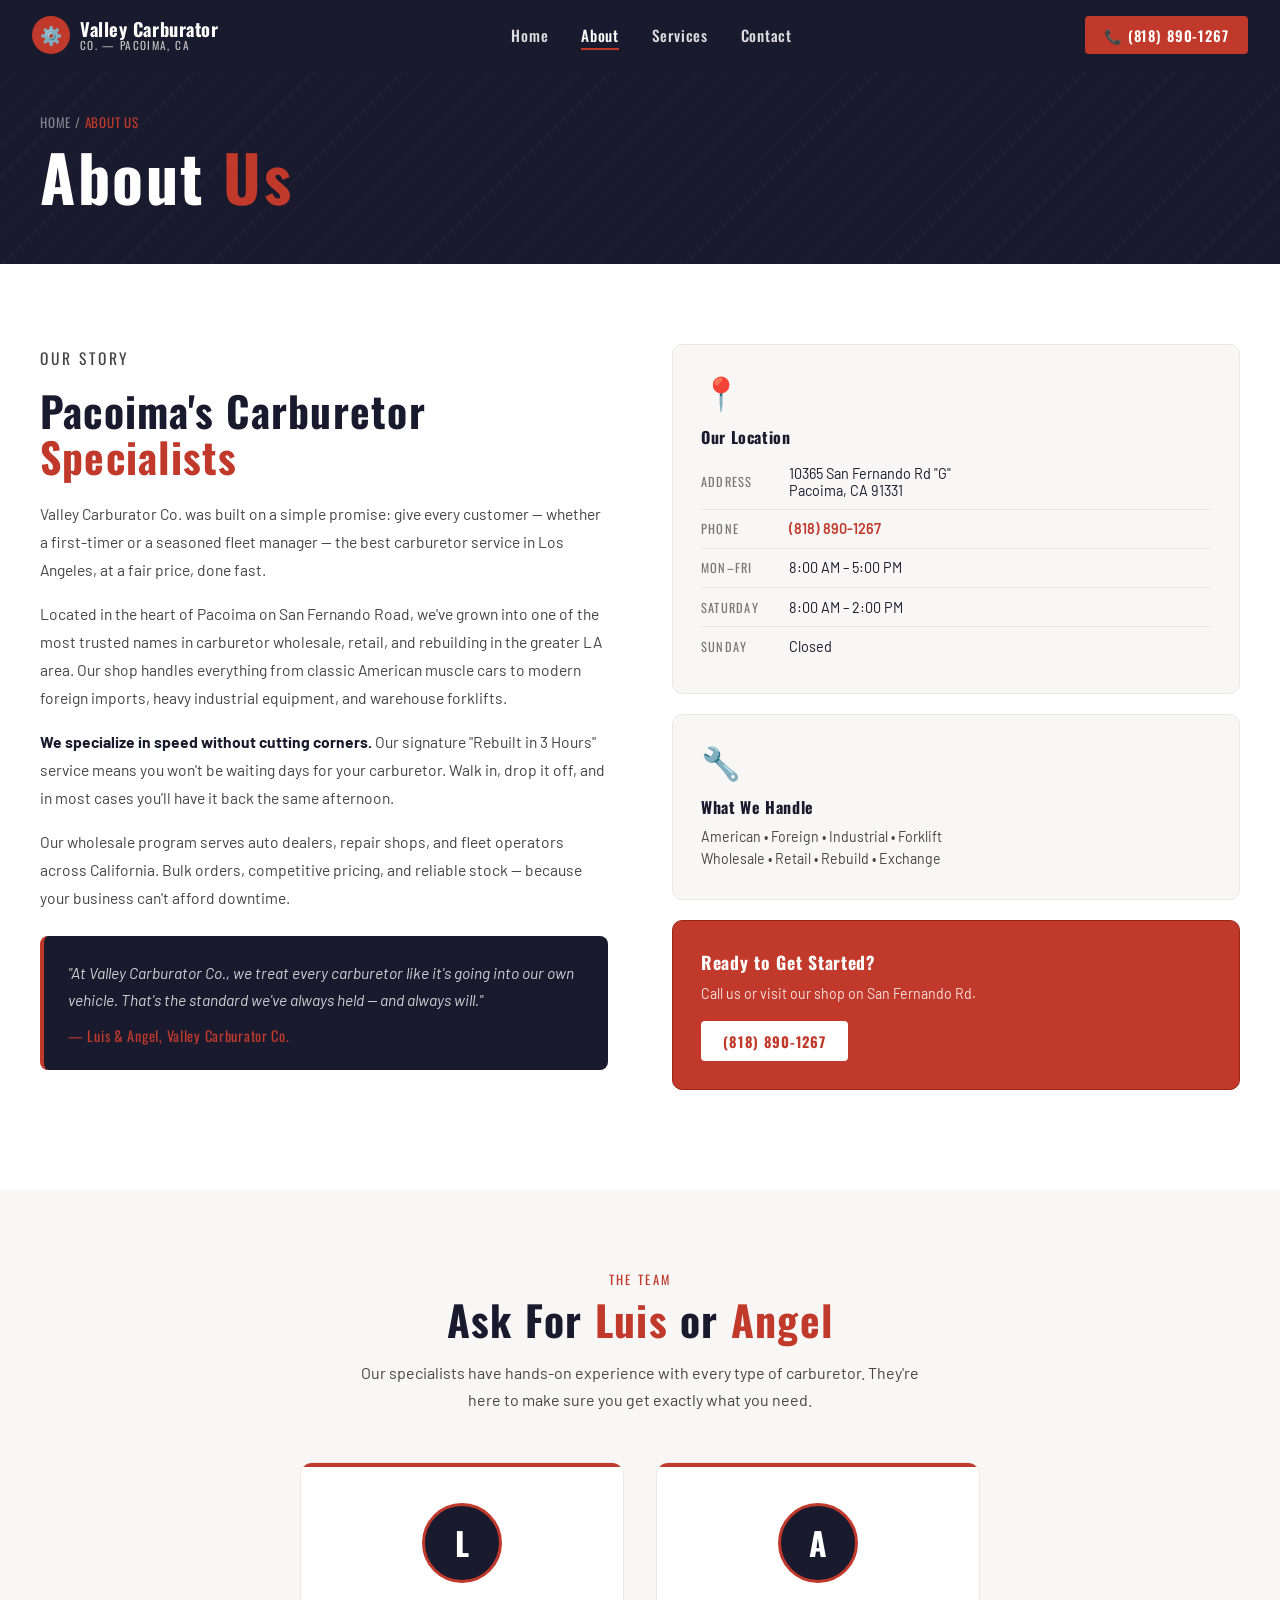
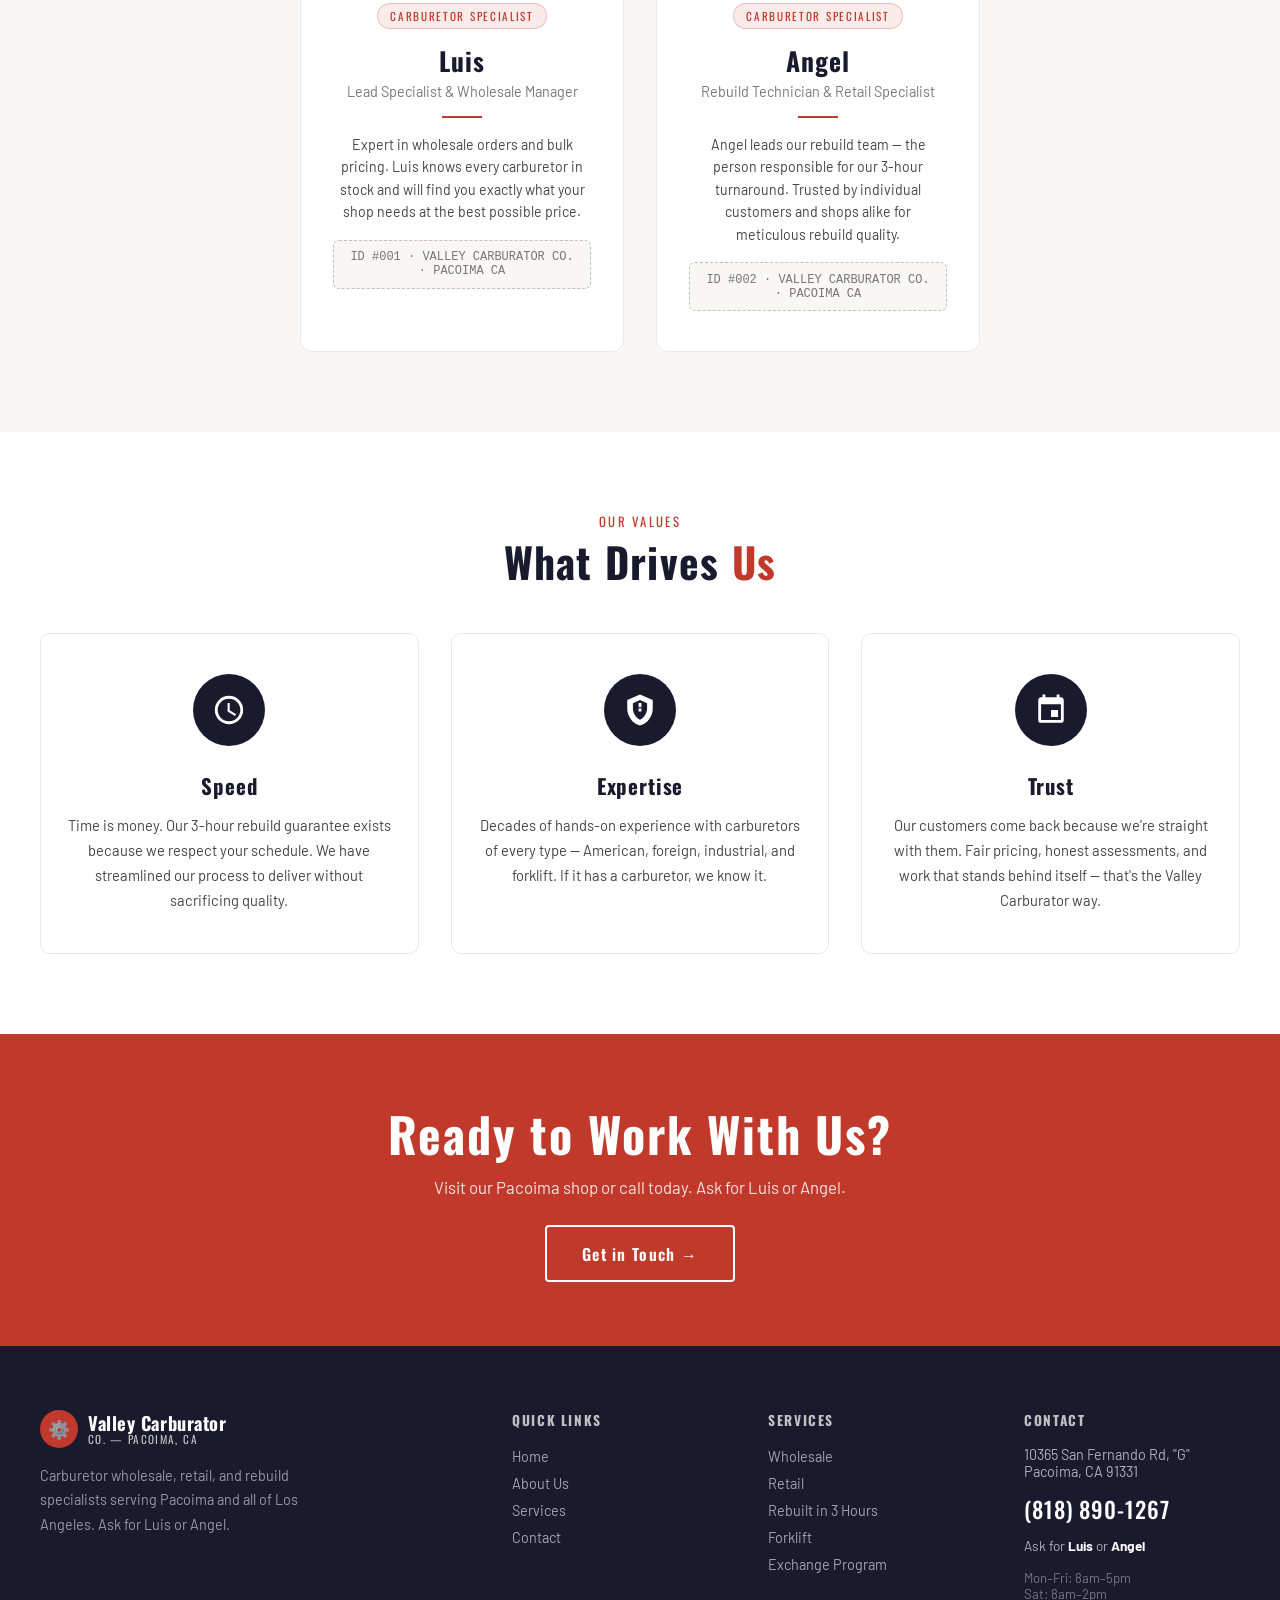
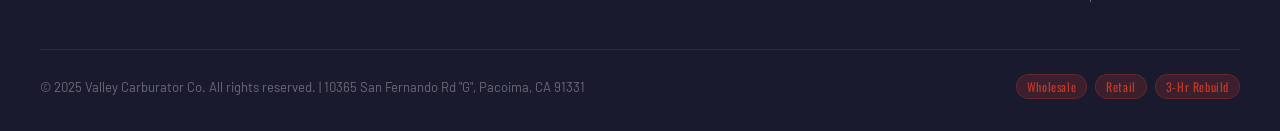
==== about.html @ 539d9cce "new website" ====
<!DOCTYPE html>
<html lang="en">
<head>
<meta charset="UTF-8">
<meta name="viewport" content="width=device-width, initial-scale=1.0">
<title>About Valley Carburator Co. | Trusted Carburetor Experts in LA</title>
<meta name="description" content="Learn about Valley Carburator Co., your trusted carburetor specialists in Pacoima, CA. Ask for Luis or Angel for expert wholesale, retail, and rebuild service.">
<meta name="keywords" content="Valley Carburator Co about, carburetor specialists Pacoima, Luis Angel carburetor, carburetor experts Los Angeles">
<meta name="robots" content="index, follow">
<link rel="canonical" href="https://valleycarburatorca.com/about.html">
<link rel="icon" href="data:image/svg+xml,<svg xmlns='http://www.w3.org/2000/svg' viewBox='0 0 100 100'><text y='.9em' font-size='90'>⚙️</text></svg>">
<link rel="preconnect" href="https://fonts.googleapis.com">
<link rel="preconnect" href="https://fonts.gstatic.com" crossorigin>
<link href="https://fonts.googleapis.com/css2?family=Oswald:wght@400;500;600;700&family=Barlow:ital,wght@0,400;0,500;0,600;1,400;1,600&display=swap" rel="stylesheet">
<link rel="stylesheet" href="style.css">
<style>
/* ===== ABOUT PAGE ===== */
.story-section{padding:5rem 2rem;background:#fff}
.story-inner{max-width:1200px;margin:0 auto;display:grid;grid-template-columns:1fr 1fr;gap:4rem;align-items:start}
.story-text .section-title{margin-bottom:1.25rem}
.story-text p{color:var(--text-mid);line-height:1.8;font-size:0.975rem;margin-bottom:1rem}
.story-text p strong{color:var(--navy)}
.story-highlight{background:var(--navy);color:#fff;padding:1.5rem;border-radius:8px;margin-top:1.5rem;border-left:4px solid var(--red)}
.story-highlight p{color:rgba(255,255,255,0.8);margin:0;font-style:italic;line-height:1.7}
.story-highlight cite{display:block;margin-top:0.75rem;font-family:var(--font-head);font-size:0.9rem;color:var(--red);font-style:normal;letter-spacing:0.05em}
.story-sidebar{position:sticky;top:100px}
.story-card{background:#f8f7f5;border:1px solid var(--silver-light);border-radius:10px;padding:1.75rem;margin-bottom:1.25rem}
.story-card-icon{font-size:2rem;margin-bottom:0.75rem}
.story-card h4{font-family:var(--font-head);font-size:1rem;color:var(--navy);letter-spacing:0.04em;margin-bottom:0.4rem}
.story-card p{font-size:0.88rem;color:var(--text-mid);line-height:1.6}
.info-row{display:flex;align-items:center;gap:8px;padding:0.6rem 0;border-bottom:1px solid var(--silver-light)}
.info-row:last-child{border-bottom:none}
.info-label{font-family:var(--font-head);font-size:0.78rem;letter-spacing:0.1em;text-transform:uppercase;color:var(--text-light);min-width:80px}
.info-value{font-size:0.9rem;color:var(--text-dark)}
.info-value a{color:var(--red);font-weight:600}

/* Team */
.team-section{padding:5rem 2rem;background:#f8f7f5}
.team-inner{max-width:1200px;margin:0 auto}
.team-header{text-align:center;margin-bottom:3rem}
.team-grid{display:grid;grid-template-columns:repeat(2,1fr);gap:2rem;max-width:680px;margin:0 auto}
.team-card{background:#fff;border-radius:12px;border:1px solid var(--silver-light);padding:2.5rem 2rem;text-align:center;transition:all var(--transition);position:relative;overflow:hidden}
.team-card::before{content:'';position:absolute;top:0;left:0;right:0;height:4px;background:var(--red)}
.team-card:hover{transform:translateY(-5px);box-shadow:var(--shadow-hover)}
.team-avatar{width:80px;height:80px;border-radius:50%;background:var(--navy);display:flex;align-items:center;justify-content:center;margin:0 auto 1.25rem;font-family:var(--font-head);font-size:2rem;color:#fff;font-weight:700;border:3px solid var(--red)}
.team-badge{display:inline-block;background:rgba(192,57,43,0.1);color:var(--red);font-family:var(--font-head);font-size:0.7rem;letter-spacing:0.15em;text-transform:uppercase;padding:4px 12px;border-radius:20px;margin-bottom:0.75rem;border:1px solid rgba(192,57,43,0.25)}
.team-name{font-family:var(--font-head);font-size:1.6rem;font-weight:700;color:var(--navy);margin-bottom:0.25rem;letter-spacing:0.04em}
.team-role{font-size:0.9rem;color:var(--text-light);margin-bottom:1rem}
.team-divider{width:40px;height:2px;background:var(--red);margin:0 auto 1rem}
.team-desc{font-size:0.88rem;color:var(--text-mid);line-height:1.6}
.id-strip{background:#f8f7f5;border-radius:6px;padding:0.6rem 1rem;margin-top:1rem;font-family:monospace;font-size:0.75rem;color:var(--text-light);border:1px dashed var(--silver)}

/* Values */
.values-section{padding:5rem 2rem;background:#fff}
.values-inner{max-width:1200px;margin:0 auto}
.values-header{text-align:center;margin-bottom:3rem}
.values-grid{display:grid;grid-template-columns:repeat(3,1fr);gap:2rem}
.value-card{text-align:center;padding:2.5rem 1.5rem;border-radius:10px;border:1px solid var(--silver-light);transition:all var(--transition)}
.value-card:hover{border-color:var(--red);transform:translateY(-4px);box-shadow:var(--shadow)}
.value-icon-wrap{width:72px;height:72px;background:var(--navy);border-radius:50%;display:flex;align-items:center;justify-content:center;margin:0 auto 1.5rem}
.value-icon-wrap svg{width:34px;height:34px;fill:#fff}
.value-card h3{font-family:var(--font-head);font-size:1.3rem;font-weight:700;color:var(--navy);margin-bottom:0.75rem;letter-spacing:0.04em}
.value-card p{font-size:0.92rem;color:var(--text-mid);line-height:1.7}

@media(max-width:900px){
  .story-inner{grid-template-columns:1fr}
  .story-sidebar{position:static}
  .values-grid{grid-template-columns:1fr 1fr}
}
@media(max-width:600px){
  .team-grid{grid-template-columns:1fr}
  .values-grid{grid-template-columns:1fr}
}
</style>
</head>
<body>

<!-- NAVBAR -->
<nav class="navbar" role="navigation" aria-label="Main navigation">
  <a href="index.html" class="nav-logo">
    <div class="nav-logo-icon">⚙️</div>
    <div class="nav-logo-text">Valley Carburator<span>Co. — Pacoima, CA</span></div>
  </a>
  <div class="nav-links">
    <a href="index.html">Home</a>
    <a href="about.html" class="active">About</a>
    <a href="services.html">Services</a>
    <a href="contact.html">Contact</a>
  </div>
  <a href="tel:+18188901267" class="nav-cta">📞 (818) 890-1267</a>
  <button class="hamburger" aria-label="Toggle menu">
    <span></span><span></span><span></span>
  </button>
</nav>
<div class="mobile-menu">
  <a href="index.html">Home</a>
  <a href="about.html">About Us</a>
  <a href="services.html">Services</a>
  <a href="contact.html">Contact</a>
  <a href="tel:+18188901267" class="mob-cta">📞 Call (818) 890-1267</a>
</div>

<main>
<!-- PAGE HERO -->
<header class="page-hero">
  <div class="page-hero-inner">
    <p class="breadcrumb"><a href="index.html">Home</a> / <span>About Us</span></p>
    <h1>About <em>Us</em></h1>
  </div>
</header>

<!-- STORY -->
<section class="story-section" aria-label="Company story">
  <div class="story-inner">
    <div class="story-text reveal">
      <p class="section-tag">Our Story</p>
      <h2 class="section-title">Pacoima's Carburetor <em>Specialists</em></h2>
      <p>Valley Carburator Co. was built on a simple promise: give every customer — whether a first-timer or a seasoned fleet manager — the best carburetor service in Los Angeles, at a fair price, done fast.</p>
      <p>Located in the heart of Pacoima on San Fernando Road, we've grown into one of the most trusted names in carburetor wholesale, retail, and rebuilding in the greater LA area. Our shop handles everything from classic American muscle cars to modern foreign imports, heavy industrial equipment, and warehouse forklifts.</p>
      <p><strong>We specialize in speed without cutting corners.</strong> Our signature "Rebuilt in 3 Hours" service means you won't be waiting days for your carburetor. Walk in, drop it off, and in most cases you'll have it back the same afternoon.</p>
      <p>Our wholesale program serves auto dealers, repair shops, and fleet operators across California. Bulk orders, competitive pricing, and reliable stock — because your business can't afford downtime.</p>
      <div class="story-highlight">
        <p>"At Valley Carburator Co., we treat every carburetor like it's going into our own vehicle. That's the standard we've always held — and always will."</p>
        <cite>— Luis &amp; Angel, Valley Carburator Co.</cite>
      </div>
    </div>
    <div class="story-sidebar reveal">
      <div class="story-card">
        <div class="story-card-icon">📍</div>
        <h4>Our Location</h4>
        <div class="info-row"><span class="info-label">Address</span><span class="info-value">10365 San Fernando Rd "G"<br>Pacoima, CA 91331</span></div>
        <div class="info-row"><span class="info-label">Phone</span><span class="info-value"><a href="tel:+18188901267">(818) 890-1267</a></span></div>
        <div class="info-row"><span class="info-label">Mon–Fri</span><span class="info-value">8:00 AM – 5:00 PM</span></div>
        <div class="info-row"><span class="info-label">Saturday</span><span class="info-value">8:00 AM – 2:00 PM</span></div>
        <div class="info-row"><span class="info-label">Sunday</span><span class="info-value">Closed</span></div>
      </div>
      <div class="story-card">
        <div class="story-card-icon">🔧</div>
        <h4>What We Handle</h4>
        <p>American • Foreign • Industrial • Forklift<br>Wholesale • Retail • Rebuild • Exchange</p>
      </div>
      <div class="story-card" style="background:var(--red);border-color:var(--red-dark)">
        <h4 style="color:#fff;font-size:1.1rem">Ready to Get Started?</h4>
        <p style="color:rgba(255,255,255,0.85);margin:0.5rem 0 1rem">Call us or visit our shop on San Fernando Rd.</p>
        <a href="tel:+18188901267" style="display:inline-block;background:#fff;color:var(--red);font-family:var(--font-head);font-size:0.9rem;font-weight:700;padding:0.6rem 1.4rem;border-radius:4px;letter-spacing:0.05em">(818) 890-1267</a>
      </div>
    </div>
  </div>
</section>

<!-- TEAM -->
<section class="team-section" aria-label="Our team">
  <div class="team-inner">
    <div class="team-header reveal">
      <p class="section-tag">The Team</p>
      <h2 class="section-title">Ask For <em>Luis</em> or <em>Angel</em></h2>
      <p class="section-sub" style="margin:0 auto;text-align:center">Our specialists have hands-on experience with every type of carburetor. They're here to make sure you get exactly what you need.</p>
    </div>
    <div class="team-grid reveal">
      <article class="team-card">
        <div class="team-avatar">L</div>
        <div class="team-badge">Carburetor Specialist</div>
        <h3 class="team-name">Luis</h3>
        <p class="team-role">Lead Specialist &amp; Wholesale Manager</p>
        <div class="team-divider"></div>
        <p class="team-desc">Expert in wholesale orders and bulk pricing. Luis knows every carburetor in stock and will find you exactly what your shop needs at the best possible price.</p>
        <div class="id-strip">ID #001 · VALLEY CARBURATOR CO. · PACOIMA CA</div>
      </article>
      <article class="team-card">
        <div class="team-avatar">A</div>
        <div class="team-badge">Carburetor Specialist</div>
        <h3 class="team-name">Angel</h3>
        <p class="team-role">Rebuild Technician &amp; Retail Specialist</p>
        <div class="team-divider"></div>
        <p class="team-desc">Angel leads our rebuild team — the person responsible for our 3-hour turnaround. Trusted by individual customers and shops alike for meticulous rebuild quality.</p>
        <div class="id-strip">ID #002 · VALLEY CARBURATOR CO. · PACOIMA CA</div>
      </article>
    </div>
  </div>
</section>

<!-- VALUES -->
<section class="values-section" aria-label="Our values">
  <div class="values-inner">
    <div class="values-header reveal">
      <p class="section-tag">Our Values</p>
      <h2 class="section-title">What Drives <em>Us</em></h2>
    </div>
    <div class="values-grid">
      <article class="value-card reveal">
        <div class="value-icon-wrap">
          <svg viewBox="0 0 24 24"><path d="M12 2a10 10 0 100 20A10 10 0 0012 2zm0 18a8 8 0 110-16 8 8 0 010 16zm.5-13H11v6l5.25 3.15.75-1.23-4.5-2.67V7z"/></svg>
        </div>
        <h3>Speed</h3>
        <p>Time is money. Our 3-hour rebuild guarantee exists because we respect your schedule. We have streamlined our process to deliver without sacrificing quality.</p>
      </article>
      <article class="value-card reveal">
        <div class="value-icon-wrap">
          <svg viewBox="0 0 24 24"><path d="M12 1L3 5v6c0 5.55 3.84 10.74 9 12 5.16-1.26 9-6.45 9-12V5L12 1zm0 4l5 2.18V11c0 3.5-2.33 6.79-5 7.93-2.67-1.14-5-4.43-5-7.93V7.18L12 5zm-1 6v2h2v-2h-2zm0-4v3h2V7h-2z"/></svg>
        </div>
        <h3>Expertise</h3>
        <p>Decades of hands-on experience with carburetors of every type — American, foreign, industrial, and forklift. If it has a carburetor, we know it.</p>
      </article>
      <article class="value-card reveal">
        <div class="value-icon-wrap">
          <svg viewBox="0 0 24 24"><path d="M17 12h-5v5h5v-5zM16 1v2H8V1H6v2H5c-1.11 0-1.99.9-1.99 2L3 19a2 2 0 002 2h14a2 2 0 002-2V5c0-1.1-.89-2-2-2h-1V1h-2zm3 18H5V8h14v11z"/></svg>
        </div>
        <h3>Trust</h3>
        <p>Our customers come back because we're straight with them. Fair pricing, honest assessments, and work that stands behind itself — that's the Valley Carburator way.</p>
      </article>
    </div>
  </div>
</section>

<!-- CTA BANNER -->
<section class="cta-banner reveal" aria-label="Call to action">
  <h2>Ready to Work With Us?</h2>
  <p>Visit our Pacoima shop or call today. Ask for Luis or Angel.</p>
  <a href="contact.html" class="btn-outline-white">Get in Touch →</a>
</section>
</main>

<!-- FOOTER -->
<footer class="footer" role="contentinfo">
  <div class="footer-inner">
    <div class="footer-brand">
      <div class="nav-logo" style="margin-bottom:1rem">
        <div class="nav-logo-icon">⚙️</div>
        <div class="nav-logo-text">Valley Carburator<span>Co. — Pacoima, CA</span></div>
      </div>
      <p>Carburetor wholesale, retail, and rebuild specialists serving Pacoima and all of Los Angeles. Ask for Luis or Angel.</p>
    </div>
    <div>
      <h4>Quick Links</h4>
      <ul>
        <li><a href="index.html">Home</a></li>
        <li><a href="about.html">About Us</a></li>
        <li><a href="services.html">Services</a></li>
        <li><a href="contact.html">Contact</a></li>
      </ul>
    </div>
    <div>
      <h4>Services</h4>
      <ul>
        <li><a href="services.html">Wholesale</a></li>
        <li><a href="services.html">Retail</a></li>
        <li><a href="services.html">Rebuilt in 3 Hours</a></li>
        <li><a href="services.html">Forklift</a></li>
        <li><a href="services.html">Exchange Program</a></li>
      </ul>
    </div>
    <div class="footer-contact">
      <h4>Contact</h4>
      <p>10365 San Fernando Rd, "G"<br>Pacoima, CA 91331</p>
      <p style="margin-top:0.75rem"><a href="tel:+18188901267" class="footer-phone">(818) 890-1267</a></p>
      <p style="margin-top:0.75rem;font-size:0.85rem">Ask for <strong style="color:#fff">Luis</strong> or <strong style="color:#fff">Angel</strong></p>
      <p style="margin-top:1rem;font-size:0.82rem;color:rgba(255,255,255,0.4)">Mon–Fri: 8am–5pm<br>Sat: 8am–2pm</p>
    </div>
  </div>
  <div class="footer-bottom">
    <p>© 2025 Valley Carburator Co. All rights reserved. | 10365 San Fernando Rd "G", Pacoima, CA 91331</p>
    <div class="footer-badges">
      <span class="footer-badge">Wholesale</span>
      <span class="footer-badge">Retail</span>
      <span class="footer-badge">3-Hr Rebuild</span>
    </div>
  </div>
</footer>

<button class="back-top" aria-label="Back to top">↑</button>
<script src="script.js"></script>
</body>
</html>
---- style.css ----
/* ===== VALLEY CARBURATOR CO. — GLOBAL STYLES ===== */
@import url('https://fonts.googleapis.com/css2?family=Oswald:wght@400;500;600;700&family=Barlow:ital,wght@0,400;0,500;0,600;1,400;1,600&display=swap');

:root {
  --red: #C0392B;
  --red-dark: #96281B;
  --red-glow: rgba(192,57,43,0.35);
  --navy: #1A1A2E;
  --navy-mid: #16213E;
  --navy-light: #0F3460;
  --silver: #C0C0C0;
  --silver-light: #E8E8E8;
  --white: #FFFFFF;
  --text-dark: #1A1A2E;
  --text-mid: #444;
  --text-light: #777;
  --border: rgba(192,192,192,0.25);
  --font-head: 'Oswald', sans-serif;
  --font-body: 'Barlow', sans-serif;
  --transition: 0.3s ease;
  --shadow: 0 4px 24px rgba(0,0,0,0.12);
  --shadow-hover: 0 12px 40px rgba(0,0,0,0.2);
}

*,*::before,*::after{box-sizing:border-box;margin:0;padding:0}
html{scroll-behavior:smooth;font-size:16px}
body{font-family:var(--font-body);color:var(--text-dark);background:#fff;opacity:0;animation:pageIn 0.45s ease forwards}
img{max-width:100%;display:block}
a{text-decoration:none;color:inherit}
ul{list-style:none}

@keyframes pageIn{from{opacity:0;transform:translateY(6px)}to{opacity:1;transform:translateY(0)}}
@keyframes pulseGlow{0%,100%{box-shadow:0 0 0 0 var(--red-glow)}50%{box-shadow:0 0 22px 8px var(--red-glow)}}
@keyframes marquee{from{transform:translateX(0)}to{transform:translateX(-50%)}}
@keyframes gearSpin{from{transform:rotate(0deg)}to{transform:rotate(360deg)}}
@keyframes gearSpinRev{from{transform:rotate(0deg)}to{transform:rotate(-360deg)}}
@keyframes slideUp{from{opacity:0;transform:translateY(50px)}to{opacity:1;transform:translateY(0)}}
@keyframes drawLine{from{width:0}to{width:100%}}
@keyframes fadeInUp{from{opacity:0;transform:translateY(40px)}to{opacity:1;transform:translateY(0)}}
@keyframes badgeSlide{from{opacity:0;transform:translateY(30px)}to{opacity:1;transform:translateY(0)}}
@keyframes spinWrench{0%{transform:rotate(-20deg)}50%{transform:rotate(20deg)}100%{transform:rotate(-20deg)}}

/* ===== SCROLL REVEAL ===== */
.reveal{opacity:0;transform:translateY(40px);transition:opacity 0.6s ease,transform 0.6s ease}
.reveal.visible{opacity:1;transform:translateY(0)}

/* ===== NAVBAR ===== */
.navbar{position:fixed;top:0;left:0;right:0;z-index:1000;background:var(--navy);padding:0 2rem;height:72px;display:flex;align-items:center;justify-content:space-between;transition:all var(--transition);border-bottom:2px solid transparent}
.navbar.scrolled{height:58px;background:rgba(26,26,46,0.97);backdrop-filter:blur(10px);border-bottom-color:var(--red);box-shadow:0 2px 20px rgba(0,0,0,0.4)}
.nav-logo{display:flex;align-items:center;gap:10px}
.nav-logo-icon{width:38px;height:38px;background:var(--red);border-radius:50%;display:flex;align-items:center;justify-content:center;font-size:18px;flex-shrink:0}
.nav-logo-text{font-family:var(--font-head);font-size:1.15rem;font-weight:700;color:var(--white);line-height:1.1;letter-spacing:0.03em}
.nav-logo-text span{color:var(--silver);font-size:0.7rem;font-weight:400;display:block;letter-spacing:0.12em;text-transform:uppercase}
.nav-links{display:flex;align-items:center;gap:0.25rem}
.nav-links a{font-family:var(--font-head);font-size:0.95rem;font-weight:500;color:rgba(255,255,255,0.85);padding:0.5rem 0.9rem;letter-spacing:0.05em;position:relative;transition:color var(--transition)}
.nav-links a::after{content:'';position:absolute;bottom:4px;left:0.9rem;right:0.9rem;height:2px;background:var(--red);transform:scaleX(0);transform-origin:left;transition:transform var(--transition)}
.nav-links a:hover{color:#fff}
.nav-links a:hover::after,.nav-links a.active::after{transform:scaleX(1)}
.nav-links a.active{color:#fff}
.nav-cta{background:var(--red);color:#fff;font-family:var(--font-head);font-size:0.9rem;font-weight:600;padding:0.55rem 1.2rem;border-radius:4px;letter-spacing:0.06em;transition:all var(--transition);white-space:nowrap}
.nav-cta:hover{background:var(--red-dark);transform:translateY(-1px)}
.hamburger{display:none;flex-direction:column;gap:5px;cursor:pointer;padding:8px;background:none;border:none}
.hamburger span{display:block;width:24px;height:2px;background:#fff;transition:all var(--transition)}
.hamburger.open span:nth-child(1){transform:rotate(45deg) translate(5px,5px)}
.hamburger.open span:nth-child(2){opacity:0}
.hamburger.open span:nth-child(3){transform:rotate(-45deg) translate(5px,-5px)}
.mobile-menu{display:none;position:fixed;top:72px;left:0;right:0;background:var(--navy-mid);z-index:999;max-height:0;overflow:hidden;transition:max-height 0.35s ease}
.mobile-menu.open{max-height:400px}
.mobile-menu a{display:block;font-family:var(--font-head);font-size:1.1rem;color:rgba(255,255,255,0.9);padding:1rem 2rem;border-bottom:1px solid rgba(255,255,255,0.06);letter-spacing:0.05em}
.mobile-menu a:hover{color:#fff;background:rgba(192,57,43,0.15)}
.mobile-menu .mob-cta{color:var(--red);font-weight:700}

/* ===== FOOTER ===== */
.footer{background:var(--navy);color:rgba(255,255,255,0.75);padding:4rem 2rem 2rem}
.footer-inner{max-width:1200px;margin:0 auto;display:grid;grid-template-columns:2fr 1fr 1fr 1fr;gap:2.5rem}
.footer-brand .nav-logo{margin-bottom:1rem}
.footer-brand p{font-size:0.9rem;line-height:1.7;color:rgba(255,255,255,0.55);max-width:280px}
.footer h4{font-family:var(--font-head);font-size:0.85rem;letter-spacing:0.12em;text-transform:uppercase;color:var(--silver);margin-bottom:1rem}
.footer ul li{margin-bottom:0.5rem}
.footer ul a{font-size:0.9rem;color:rgba(255,255,255,0.6);transition:color var(--transition)}
.footer ul a:hover{color:var(--red)}
.footer-contact p{font-size:0.9rem;margin-bottom:0.45rem;color:rgba(255,255,255,0.65)}
.footer-contact a{color:var(--silver);font-weight:500}
.footer-contact a:hover{color:var(--red)}
.footer-phone{font-family:var(--font-head);font-size:1.4rem;color:#fff !important;letter-spacing:0.04em}
.footer-bottom{max-width:1200px;margin:2.5rem auto 0;padding-top:1.5rem;border-top:1px solid rgba(255,255,255,0.08);display:flex;justify-content:space-between;align-items:center;flex-wrap:wrap;gap:1rem}
.footer-bottom p{font-size:0.82rem;color:rgba(255,255,255,0.35)}
.footer-badges{display:flex;gap:8px}
.footer-badge{font-size:0.75rem;padding:3px 10px;border-radius:20px;background:rgba(192,57,43,0.2);color:var(--red);border:1px solid rgba(192,57,43,0.3);font-family:var(--font-head);letter-spacing:0.05em}

/* ===== BACK TO TOP ===== */
.back-top{position:fixed;bottom:2rem;right:2rem;width:44px;height:44px;background:var(--red);color:#fff;border:none;border-radius:50%;cursor:pointer;font-size:1.1rem;display:flex;align-items:center;justify-content:center;opacity:0;transform:translateY(20px);transition:all var(--transition);z-index:900;box-shadow:0 4px 16px rgba(192,57,43,0.4)}
.back-top.visible{opacity:1;transform:translateY(0)}
.back-top:hover{background:var(--red-dark);transform:translateY(-3px)}

/* ===== PAGE HERO (inner pages) ===== */
.page-hero{background:var(--navy);padding:7rem 2rem 3.5rem;position:relative;overflow:hidden}
.page-hero::before{content:'';position:absolute;inset:0;background:repeating-linear-gradient(135deg,transparent,transparent 20px,rgba(192,192,192,0.03) 20px,rgba(192,192,192,0.03) 21px)}
.page-hero-inner{max-width:1200px;margin:0 auto;position:relative;z-index:1}
.breadcrumb{font-size:0.82rem;color:rgba(255,255,255,0.45);margin-bottom:0.75rem;letter-spacing:0.06em;text-transform:uppercase;font-family:var(--font-head)}
.breadcrumb a{color:rgba(255,255,255,0.45);transition:color var(--transition)}
.breadcrumb a:hover{color:var(--red)}
.breadcrumb span{color:var(--red)}
.page-hero h1{font-family:var(--font-head);font-size:clamp(2.5rem,6vw,4rem);font-weight:700;color:#fff;letter-spacing:0.04em;line-height:1}
.page-hero h1 em{color:var(--red);font-style:normal}

/* ===== CTA BANNER ===== */
.cta-banner{background:var(--red);padding:4rem 2rem;text-align:center}
.cta-banner h2{font-family:var(--font-head);font-size:clamp(2rem,5vw,3rem);color:#fff;letter-spacing:0.04em;margin-bottom:0.5rem}
.cta-banner p{color:rgba(255,255,255,0.85);font-size:1.05rem;margin-bottom:1.75rem}
.btn-outline-white{display:inline-block;border:2px solid #fff;color:#fff;font-family:var(--font-head);font-size:1rem;font-weight:600;padding:0.9rem 2.2rem;letter-spacing:0.08em;border-radius:4px;transition:all var(--transition)}
.btn-outline-white:hover{background:#fff;color:var(--red)}

/* ===== GEAR DECORATIONS ===== */
.gear-deco{position:absolute;opacity:0.04;pointer-events:none}
.gear-deco svg{fill:var(--silver)}

/* ===== SECTION UTILITY ===== */
.section-tag{font-family:var(--font-head);font-size:0.8rem;letter-spacing:0.18em;text-transform:uppercase;color:var(--red);margin-bottom:0.5rem}
.section-title{font-family:var(--font-head);font-size:clamp(1.8rem,4vw,2.6rem);font-weight:700;color:var(--navy);letter-spacing:0.03em;line-height:1.1;margin-bottom:1rem}
.section-title em{color:var(--red);font-style:normal}
.section-sub{color:var(--text-mid);font-size:1rem;line-height:1.7;max-width:560px}
.container{max-width:1200px;margin:0 auto;padding:0 2rem}

/* ===== RESPONSIVE NAVBAR ===== */
@media(max-width:900px){
  .nav-links,.nav-cta{display:none}
  .hamburger{display:flex}
  .mobile-menu{display:block}
}
@media(max-width:600px){
  .footer-inner{grid-template-columns:1fr 1fr}
  .footer-brand{grid-column:1/-1}
}
@media(max-width:400px){
  .footer-inner{grid-template-columns:1fr}
}
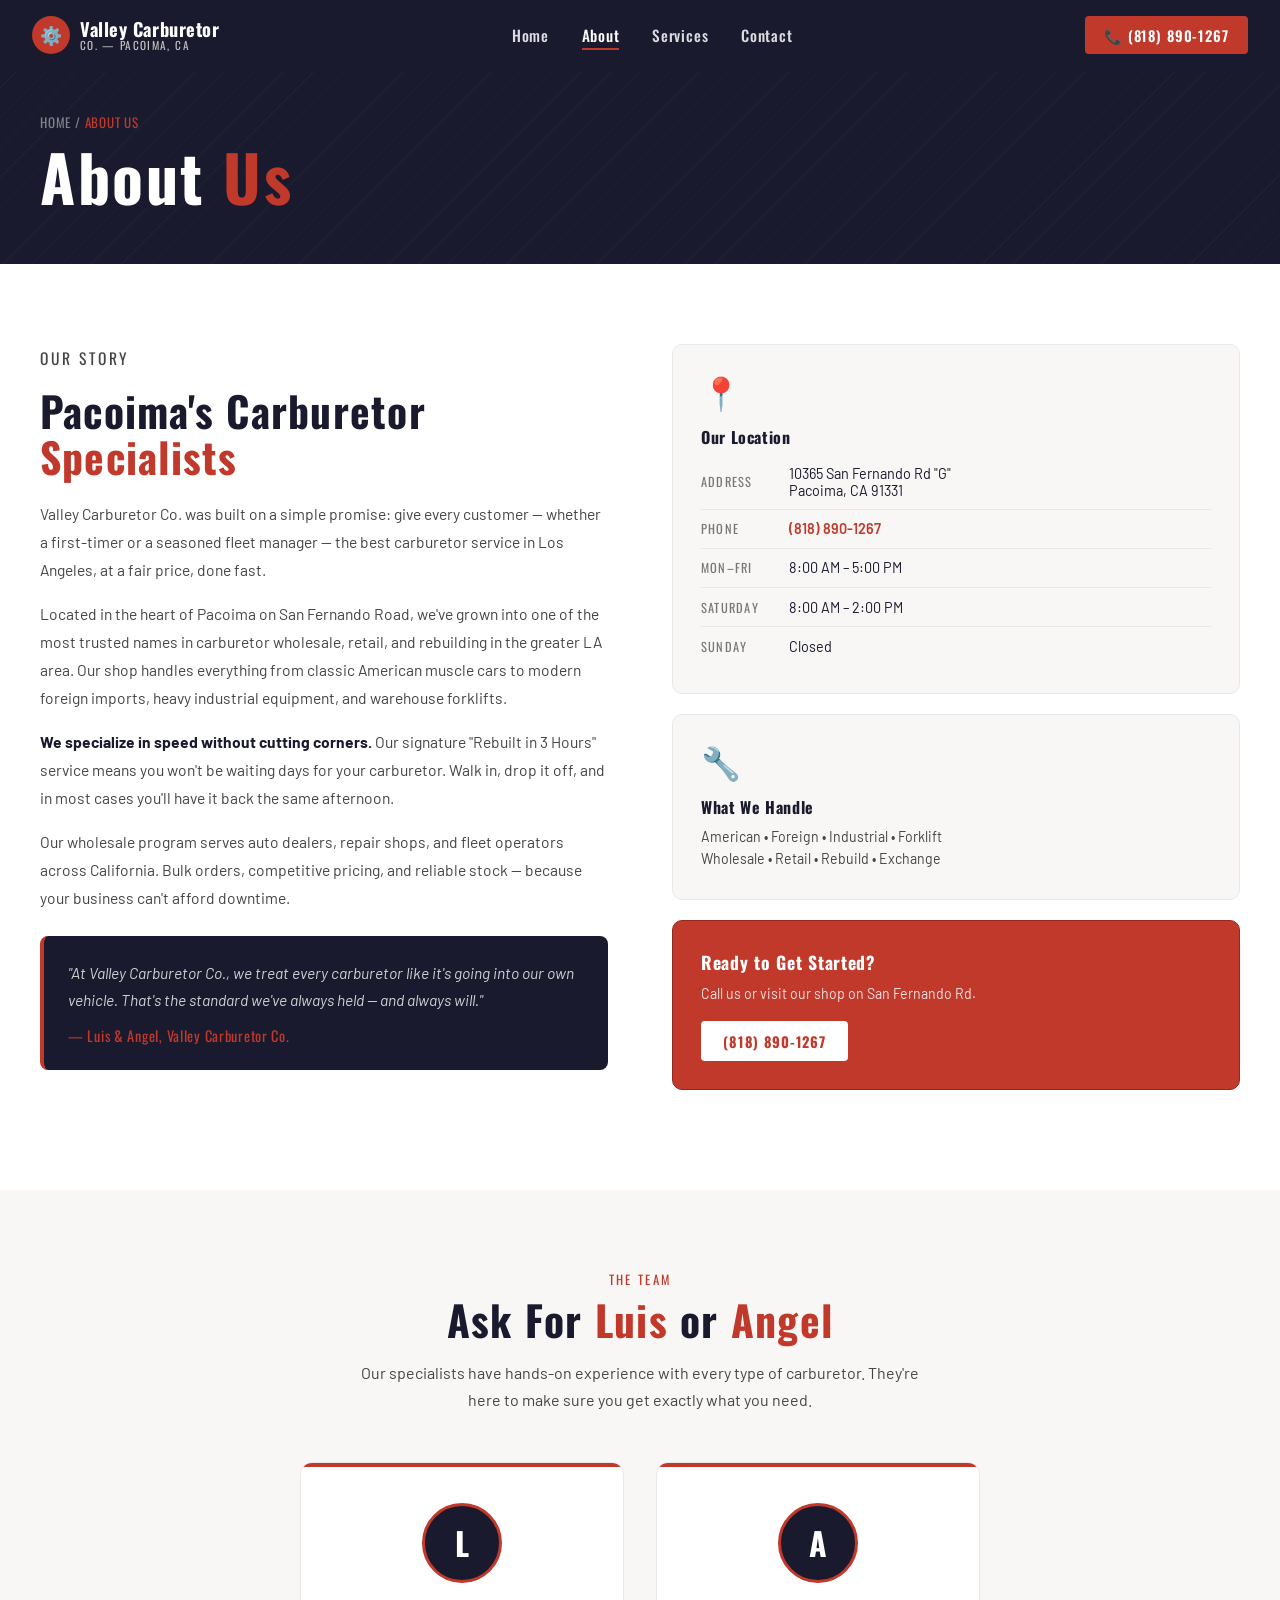
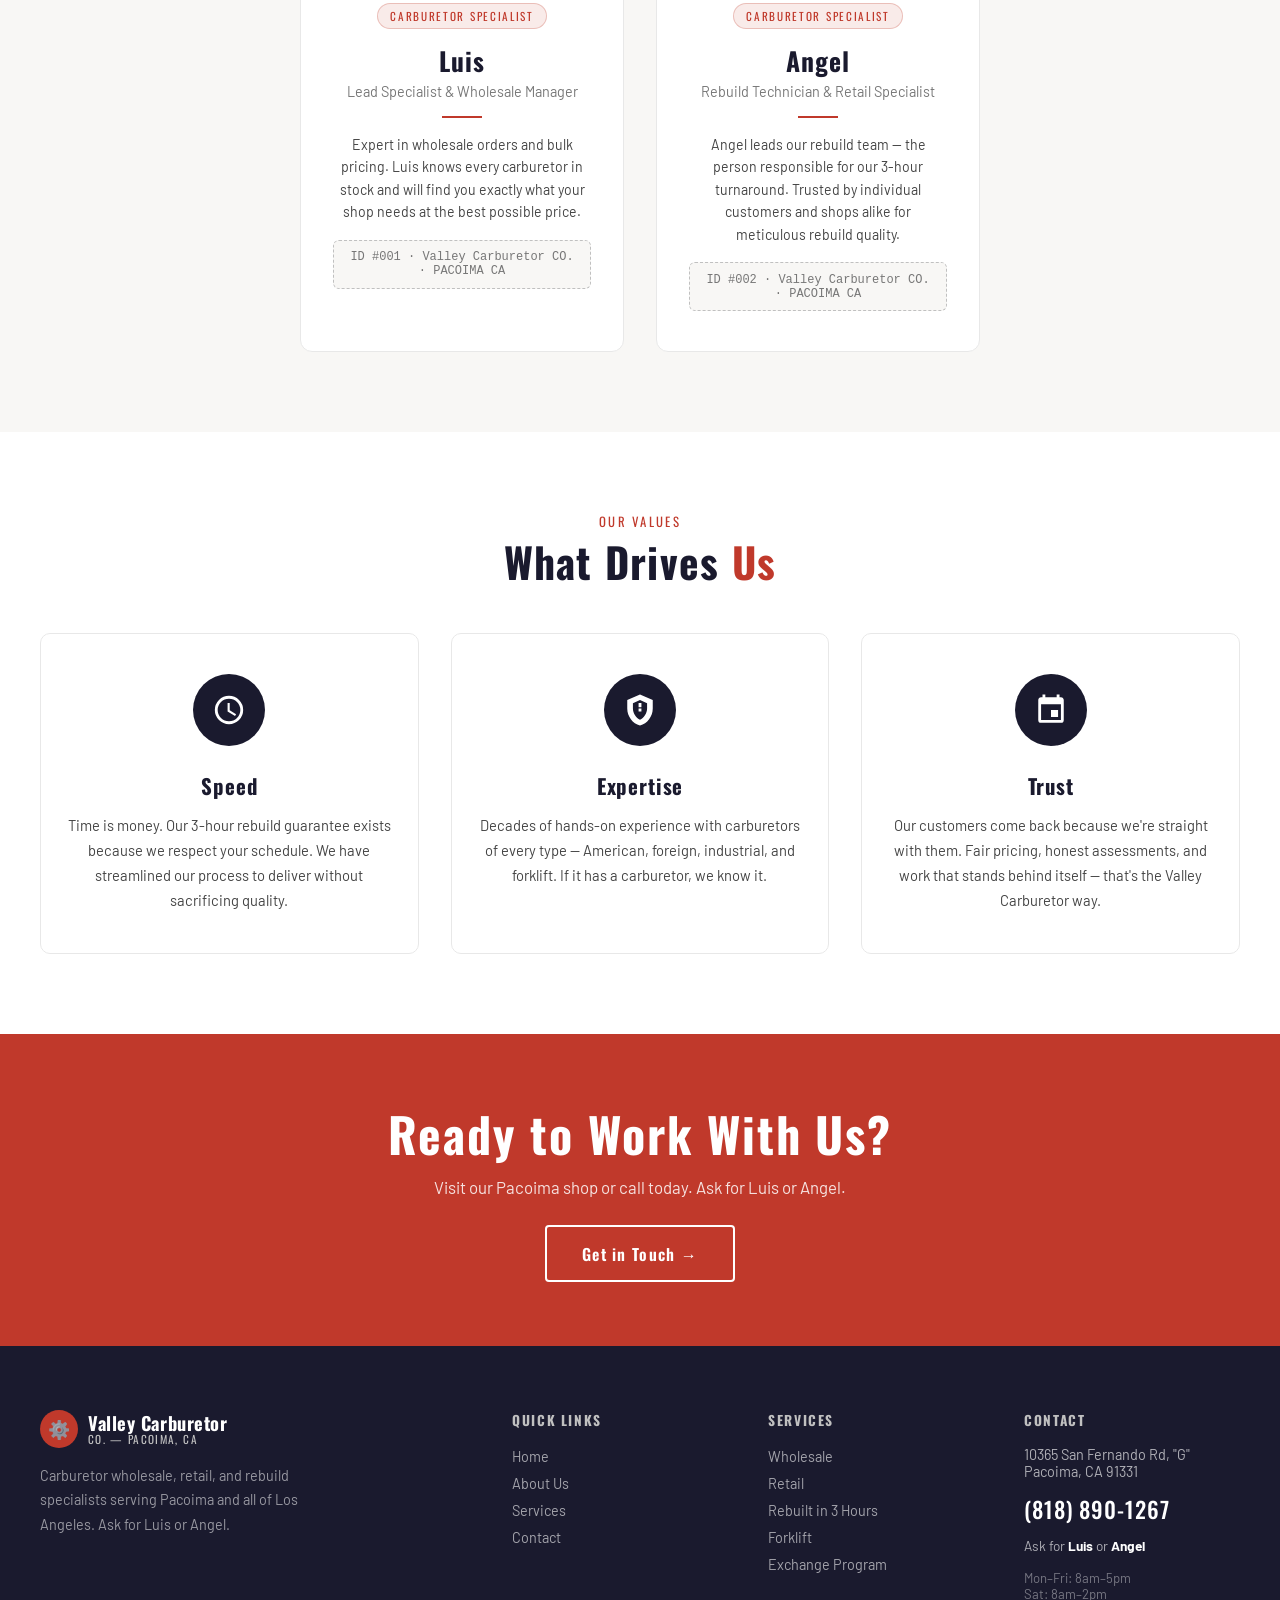
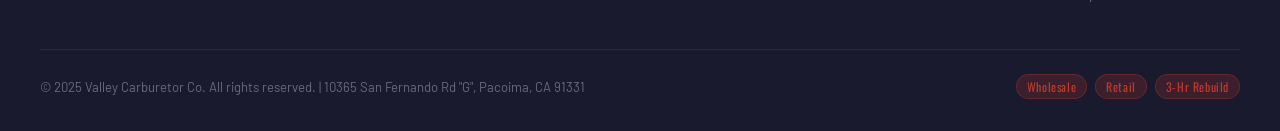
==== commit d3a3995d: "change text" ====
--- a/about.html
+++ b/about.html
@@ -3,16 +3,16 @@
 <head>
 <meta charset="UTF-8">
 <meta name="viewport" content="width=device-width, initial-scale=1.0">
-<title>About Valley Carburator Co. | Trusted Carburetor Experts in LA</title>
-<meta name="description" content="Learn about Valley Carburator Co., your trusted carburetor specialists in Pacoima, CA. Ask for Luis or Angel for expert wholesale, retail, and rebuild service.">
-<meta name="keywords" content="Valley Carburator Co about, carburetor specialists Pacoima, Luis Angel carburetor, carburetor experts Los Angeles">
+<title>About Valley Carburetor Co. | Trusted Carburetor Experts in LA</title>
+<meta name="description" content="Learn about Valley Carburetor Co., your trusted carburetor specialists in Pacoima, CA. Ask for Luis or Angel for expert wholesale, retail, and rebuild service.">
+<meta name="keywords" content="Valley Carburetor Co about, carburetor specialists Pacoima, Luis Angel carburetor, carburetor experts Los Angeles">
 <meta name="robots" content="index, follow">
-<link rel="canonical" href="https://valleycarburatorca.com/about.html">
+<link rel="canonical" href="https://valleycarburetorca.com/about.html">
 <link rel="icon" href="data:image/svg+xml,<svg xmlns='http://www.w3.org/2000/svg' viewBox='0 0 100 100'><text y='.9em' font-size='90'>⚙️</text></svg>">
 <link rel="preconnect" href="https://fonts.googleapis.com">
 <link rel="preconnect" href="https://fonts.gstatic.com" crossorigin>
 <link href="https://fonts.googleapis.com/css2?family=Oswald:wght@400;500;600;700&family=Barlow:ital,wght@0,400;0,500;0,600;1,400;1,600&display=swap" rel="stylesheet">
-<link rel="stylesheet" href="style.css">
+<link rel="stylesheet" href="assets/css/style.css">
 <style>
 /* ===== ABOUT PAGE ===== */
 .story-section{padding:5rem 2rem;background:#fff}
@@ -79,7 +79,7 @@
 <nav class="navbar" role="navigation" aria-label="Main navigation">
   <a href="index.html" class="nav-logo">
     <div class="nav-logo-icon">⚙️</div>
-    <div class="nav-logo-text">Valley Carburator<span>Co. — Pacoima, CA</span></div>
+    <div class="nav-logo-text">Valley Carburetor<span>Co. — Pacoima, CA</span></div>
   </a>
   <div class="nav-links">
     <a href="index.html">Home</a>
@@ -115,13 +115,13 @@
     <div class="story-text reveal">
       <p class="section-tag">Our Story</p>
       <h2 class="section-title">Pacoima's Carburetor <em>Specialists</em></h2>
-      <p>Valley Carburator Co. was built on a simple promise: give every customer — whether a first-timer or a seasoned fleet manager — the best carburetor service in Los Angeles, at a fair price, done fast.</p>
+      <p>Valley Carburetor Co. was built on a simple promise: give every customer — whether a first-timer or a seasoned fleet manager — the best carburetor service in Los Angeles, at a fair price, done fast.</p>
       <p>Located in the heart of Pacoima on San Fernando Road, we've grown into one of the most trusted names in carburetor wholesale, retail, and rebuilding in the greater LA area. Our shop handles everything from classic American muscle cars to modern foreign imports, heavy industrial equipment, and warehouse forklifts.</p>
       <p><strong>We specialize in speed without cutting corners.</strong> Our signature "Rebuilt in 3 Hours" service means you won't be waiting days for your carburetor. Walk in, drop it off, and in most cases you'll have it back the same afternoon.</p>
       <p>Our wholesale program serves auto dealers, repair shops, and fleet operators across California. Bulk orders, competitive pricing, and reliable stock — because your business can't afford downtime.</p>
       <div class="story-highlight">
-        <p>"At Valley Carburator Co., we treat every carburetor like it's going into our own vehicle. That's the standard we've always held — and always will."</p>
-        <cite>— Luis &amp; Angel, Valley Carburator Co.</cite>
+        <p>"At Valley Carburetor Co., we treat every carburetor like it's going into our own vehicle. That's the standard we've always held — and always will."</p>
+        <cite>— Luis &amp; Angel, Valley Carburetor Co.</cite>
       </div>
     </div>
     <div class="story-sidebar reveal">
@@ -164,7 +164,7 @@
         <p class="team-role">Lead Specialist &amp; Wholesale Manager</p>
         <div class="team-divider"></div>
         <p class="team-desc">Expert in wholesale orders and bulk pricing. Luis knows every carburetor in stock and will find you exactly what your shop needs at the best possible price.</p>
-        <div class="id-strip">ID #001 · VALLEY CARBURATOR CO. · PACOIMA CA</div>
+        <div class="id-strip">ID #001 · Valley Carburetor CO. · PACOIMA CA</div>
       </article>
       <article class="team-card">
         <div class="team-avatar">A</div>
@@ -173,7 +173,7 @@
         <p class="team-role">Rebuild Technician &amp; Retail Specialist</p>
         <div class="team-divider"></div>
         <p class="team-desc">Angel leads our rebuild team — the person responsible for our 3-hour turnaround. Trusted by individual customers and shops alike for meticulous rebuild quality.</p>
-        <div class="id-strip">ID #002 · VALLEY CARBURATOR CO. · PACOIMA CA</div>
+        <div class="id-strip">ID #002 · Valley Carburetor CO. · PACOIMA CA</div>
       </article>
     </div>
   </div>
@@ -206,7 +206,7 @@
           <svg viewBox="0 0 24 24"><path d="M17 12h-5v5h5v-5zM16 1v2H8V1H6v2H5c-1.11 0-1.99.9-1.99 2L3 19a2 2 0 002 2h14a2 2 0 002-2V5c0-1.1-.89-2-2-2h-1V1h-2zm3 18H5V8h14v11z"/></svg>
         </div>
         <h3>Trust</h3>
-        <p>Our customers come back because we're straight with them. Fair pricing, honest assessments, and work that stands behind itself — that's the Valley Carburator way.</p>
+        <p>Our customers come back because we're straight with them. Fair pricing, honest assessments, and work that stands behind itself — that's the Valley Carburetor way.</p>
       </article>
     </div>
   </div>
@@ -226,7 +226,7 @@
     <div class="footer-brand">
       <div class="nav-logo" style="margin-bottom:1rem">
         <div class="nav-logo-icon">⚙️</div>
-        <div class="nav-logo-text">Valley Carburator<span>Co. — Pacoima, CA</span></div>
+        <div class="nav-logo-text">Valley Carburetor<span>Co. — Pacoima, CA</span></div>
       </div>
       <p>Carburetor wholesale, retail, and rebuild specialists serving Pacoima and all of Los Angeles. Ask for Luis or Angel.</p>
     </div>
@@ -258,7 +258,7 @@
     </div>
   </div>
   <div class="footer-bottom">
-    <p>© 2025 Valley Carburator Co. All rights reserved. | 10365 San Fernando Rd "G", Pacoima, CA 91331</p>
+    <p>© 2025 Valley Carburetor Co. All rights reserved. | 10365 San Fernando Rd "G", Pacoima, CA 91331</p>
     <div class="footer-badges">
       <span class="footer-badge">Wholesale</span>
       <span class="footer-badge">Retail</span>
@@ -268,6 +268,6 @@
 </footer>
 
 <button class="back-top" aria-label="Back to top">↑</button>
-<script src="script.js"></script>
+<script src="assets/js/script.js"></script>
 </body>
 </html>
--- a/assets/css/style.css
+++ b/assets/css/style.css
@@ -0,0 +1,137 @@
+/* ===== Valley Carburetor CO. — GLOBAL STYLES ===== */
+@import url('https://fonts.googleapis.com/css2?family=Oswald:wght@400;500;600;700&family=Barlow:ital,wght@0,400;0,500;0,600;1,400;1,600&display=swap');
+
+:root {
+  --red: #C0392B;
+  --red-dark: #96281B;
+  --red-glow: rgba(192,57,43,0.35);
+  --navy: #1A1A2E;
+  --navy-mid: #16213E;
+  --navy-light: #0F3460;
+  --silver: #C0C0C0;
+  --silver-light: #E8E8E8;
+  --white: #FFFFFF;
+  --text-dark: #1A1A2E;
+  --text-mid: #444;
+  --text-light: #777;
+  --border: rgba(192,192,192,0.25);
+  --font-head: 'Oswald', sans-serif;
+  --font-body: 'Barlow', sans-serif;
+  --transition: 0.3s ease;
+  --shadow: 0 4px 24px rgba(0,0,0,0.12);
+  --shadow-hover: 0 12px 40px rgba(0,0,0,0.2);
+}
+
+*,*::before,*::after{box-sizing:border-box;margin:0;padding:0}
+html{scroll-behavior:smooth;font-size:16px}
+body{font-family:var(--font-body);color:var(--text-dark);background:#fff;opacity:0;animation:pageIn 0.45s ease forwards}
+img{max-width:100%;display:block}
+a{text-decoration:none;color:inherit}
+ul{list-style:none}
+
+@keyframes pageIn{from{opacity:0;transform:translateY(6px)}to{opacity:1;transform:translateY(0)}}
+@keyframes pulseGlow{0%,100%{box-shadow:0 0 0 0 var(--red-glow)}50%{box-shadow:0 0 22px 8px var(--red-glow)}}
+@keyframes marquee{from{transform:translateX(0)}to{transform:translateX(-50%)}}
+@keyframes gearSpin{from{transform:rotate(0deg)}to{transform:rotate(360deg)}}
+@keyframes gearSpinRev{from{transform:rotate(0deg)}to{transform:rotate(-360deg)}}
+@keyframes slideUp{from{opacity:0;transform:translateY(50px)}to{opacity:1;transform:translateY(0)}}
+@keyframes drawLine{from{width:0}to{width:100%}}
+@keyframes fadeInUp{from{opacity:0;transform:translateY(40px)}to{opacity:1;transform:translateY(0)}}
+@keyframes badgeSlide{from{opacity:0;transform:translateY(30px)}to{opacity:1;transform:translateY(0)}}
+@keyframes spinWrench{0%{transform:rotate(-20deg)}50%{transform:rotate(20deg)}100%{transform:rotate(-20deg)}}
+
+/* ===== SCROLL REVEAL ===== */
+.reveal{opacity:0;transform:translateY(40px);transition:opacity 0.6s ease,transform 0.6s ease}
+.reveal.visible{opacity:1;transform:translateY(0)}
+
+/* ===== NAVBAR ===== */
+.navbar{position:fixed;top:0;left:0;right:0;z-index:1000;background:var(--navy);padding:0 2rem;height:72px;display:flex;align-items:center;justify-content:space-between;transition:all var(--transition);border-bottom:2px solid transparent}
+.navbar.scrolled{height:58px;background:rgba(26,26,46,0.97);backdrop-filter:blur(10px);border-bottom-color:var(--red);box-shadow:0 2px 20px rgba(0,0,0,0.4)}
+.nav-logo{display:flex;align-items:center;gap:10px}
+.nav-logo-icon{width:38px;height:38px;background:var(--red);border-radius:50%;display:flex;align-items:center;justify-content:center;font-size:18px;flex-shrink:0}
+.nav-logo-text{font-family:var(--font-head);font-size:1.15rem;font-weight:700;color:var(--white);line-height:1.1;letter-spacing:0.03em}
+.nav-logo-text span{color:var(--silver);font-size:0.7rem;font-weight:400;display:block;letter-spacing:0.12em;text-transform:uppercase}
+.nav-links{display:flex;align-items:center;gap:0.25rem}
+.nav-links a{font-family:var(--font-head);font-size:0.95rem;font-weight:500;color:rgba(255,255,255,0.85);padding:0.5rem 0.9rem;letter-spacing:0.05em;position:relative;transition:color var(--transition)}
+.nav-links a::after{content:'';position:absolute;bottom:4px;left:0.9rem;right:0.9rem;height:2px;background:var(--red);transform:scaleX(0);transform-origin:left;transition:transform var(--transition)}
+.nav-links a:hover{color:#fff}
+.nav-links a:hover::after,.nav-links a.active::after{transform:scaleX(1)}
+.nav-links a.active{color:#fff}
+.nav-cta{background:var(--red);color:#fff;font-family:var(--font-head);font-size:0.9rem;font-weight:600;padding:0.55rem 1.2rem;border-radius:4px;letter-spacing:0.06em;transition:all var(--transition);white-space:nowrap}
+.nav-cta:hover{background:var(--red-dark);transform:translateY(-1px)}
+.hamburger{display:none;flex-direction:column;gap:5px;cursor:pointer;padding:8px;background:none;border:none}
+.hamburger span{display:block;width:24px;height:2px;background:#fff;transition:all var(--transition)}
+.hamburger.open span:nth-child(1){transform:rotate(45deg) translate(5px,5px)}
+.hamburger.open span:nth-child(2){opacity:0}
+.hamburger.open span:nth-child(3){transform:rotate(-45deg) translate(5px,-5px)}
+.mobile-menu{display:none;position:fixed;top:72px;left:0;right:0;background:var(--navy-mid);z-index:999;max-height:0;overflow:hidden;transition:max-height 0.35s ease}
+.mobile-menu.open{max-height:400px}
+.mobile-menu a{display:block;font-family:var(--font-head);font-size:1.1rem;color:rgba(255,255,255,0.9);padding:1rem 2rem;border-bottom:1px solid rgba(255,255,255,0.06);letter-spacing:0.05em}
+.mobile-menu a:hover{color:#fff;background:rgba(192,57,43,0.15)}
+.mobile-menu .mob-cta{color:var(--red);font-weight:700}
+
+/* ===== FOOTER ===== */
+.footer{background:var(--navy);color:rgba(255,255,255,0.75);padding:4rem 2rem 2rem}
+.footer-inner{max-width:1200px;margin:0 auto;display:grid;grid-template-columns:2fr 1fr 1fr 1fr;gap:2.5rem}
+.footer-brand .nav-logo{margin-bottom:1rem}
+.footer-brand p{font-size:0.9rem;line-height:1.7;color:rgba(255,255,255,0.55);max-width:280px}
+.footer h4{font-family:var(--font-head);font-size:0.85rem;letter-spacing:0.12em;text-transform:uppercase;color:var(--silver);margin-bottom:1rem}
+.footer ul li{margin-bottom:0.5rem}
+.footer ul a{font-size:0.9rem;color:rgba(255,255,255,0.6);transition:color var(--transition)}
+.footer ul a:hover{color:var(--red)}
+.footer-contact p{font-size:0.9rem;margin-bottom:0.45rem;color:rgba(255,255,255,0.65)}
+.footer-contact a{color:var(--silver);font-weight:500}
+.footer-contact a:hover{color:var(--red)}
+.footer-phone{font-family:var(--font-head);font-size:1.4rem;color:#fff !important;letter-spacing:0.04em}
+.footer-bottom{max-width:1200px;margin:2.5rem auto 0;padding-top:1.5rem;border-top:1px solid rgba(255,255,255,0.08);display:flex;justify-content:space-between;align-items:center;flex-wrap:wrap;gap:1rem}
+.footer-bottom p{font-size:0.82rem;color:rgba(255,255,255,0.35)}
+.footer-badges{display:flex;gap:8px}
+.footer-badge{font-size:0.75rem;padding:3px 10px;border-radius:20px;background:rgba(192,57,43,0.2);color:var(--red);border:1px solid rgba(192,57,43,0.3);font-family:var(--font-head);letter-spacing:0.05em}
+
+/* ===== BACK TO TOP ===== */
+.back-top{position:fixed;bottom:2rem;right:2rem;width:44px;height:44px;background:var(--red);color:#fff;border:none;border-radius:50%;cursor:pointer;font-size:1.1rem;display:flex;align-items:center;justify-content:center;opacity:0;transform:translateY(20px);transition:all var(--transition);z-index:900;box-shadow:0 4px 16px rgba(192,57,43,0.4)}
+.back-top.visible{opacity:1;transform:translateY(0)}
+.back-top:hover{background:var(--red-dark);transform:translateY(-3px)}
+
+/* ===== PAGE HERO (inner pages) ===== */
+.page-hero{background:var(--navy);padding:7rem 2rem 3.5rem;position:relative;overflow:hidden}
+.page-hero::before{content:'';position:absolute;inset:0;background:repeating-linear-gradient(135deg,transparent,transparent 20px,rgba(192,192,192,0.03) 20px,rgba(192,192,192,0.03) 21px)}
+.page-hero-inner{max-width:1200px;margin:0 auto;position:relative;z-index:1}
+.breadcrumb{font-size:0.82rem;color:rgba(255,255,255,0.45);margin-bottom:0.75rem;letter-spacing:0.06em;text-transform:uppercase;font-family:var(--font-head)}
+.breadcrumb a{color:rgba(255,255,255,0.45);transition:color var(--transition)}
+.breadcrumb a:hover{color:var(--red)}
+.breadcrumb span{color:var(--red)}
+.page-hero h1{font-family:var(--font-head);font-size:clamp(2.5rem,6vw,4rem);font-weight:700;color:#fff;letter-spacing:0.04em;line-height:1}
+.page-hero h1 em{color:var(--red);font-style:normal}
+
+/* ===== CTA BANNER ===== */
+.cta-banner{background:var(--red);padding:4rem 2rem;text-align:center}
+.cta-banner h2{font-family:var(--font-head);font-size:clamp(2rem,5vw,3rem);color:#fff;letter-spacing:0.04em;margin-bottom:0.5rem}
+.cta-banner p{color:rgba(255,255,255,0.85);font-size:1.05rem;margin-bottom:1.75rem}
+.btn-outline-white{display:inline-block;border:2px solid #fff;color:#fff;font-family:var(--font-head);font-size:1rem;font-weight:600;padding:0.9rem 2.2rem;letter-spacing:0.08em;border-radius:4px;transition:all var(--transition)}
+.btn-outline-white:hover{background:#fff;color:var(--red)}
+
+/* ===== GEAR DECORATIONS ===== */
+.gear-deco{position:absolute;opacity:0.04;pointer-events:none}
+.gear-deco svg{fill:var(--silver)}
+
+/* ===== SECTION UTILITY ===== */
+.section-tag{font-family:var(--font-head);font-size:0.8rem;letter-spacing:0.18em;text-transform:uppercase;color:var(--red);margin-bottom:0.5rem}
+.section-title{font-family:var(--font-head);font-size:clamp(1.8rem,4vw,2.6rem);font-weight:700;color:var(--navy);letter-spacing:0.03em;line-height:1.1;margin-bottom:1rem}
+.section-title em{color:var(--red);font-style:normal}
+.section-sub{color:var(--text-mid);font-size:1rem;line-height:1.7;max-width:560px}
+.container{max-width:1200px;margin:0 auto;padding:0 2rem}
+
+/* ===== RESPONSIVE NAVBAR ===== */
+@media(max-width:900px){
+  .nav-links,.nav-cta{display:none}
+  .hamburger{display:flex}
+  .mobile-menu{display:block}
+}
+@media(max-width:600px){
+  .footer-inner{grid-template-columns:1fr 1fr}
+  .footer-brand{grid-column:1/-1}
+}
+@media(max-width:400px){
+  .footer-inner{grid-template-columns:1fr}
+}
